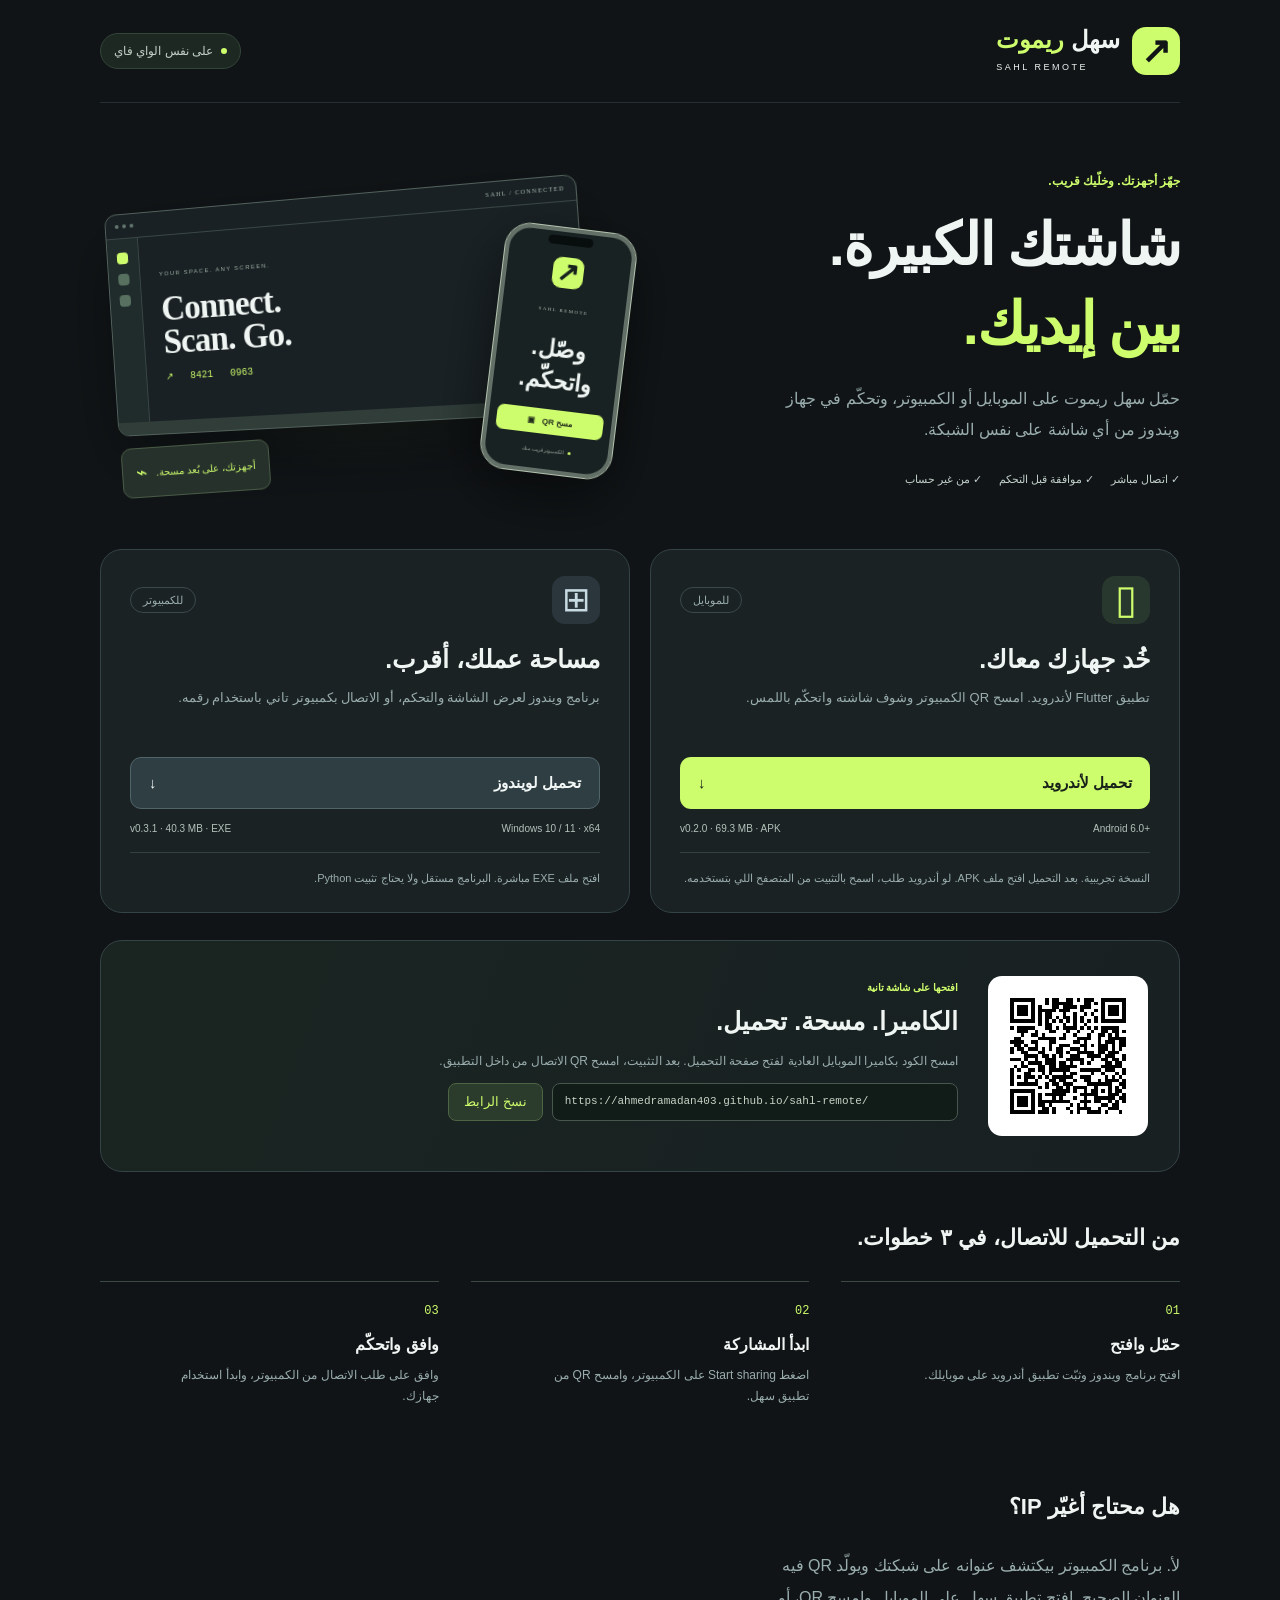
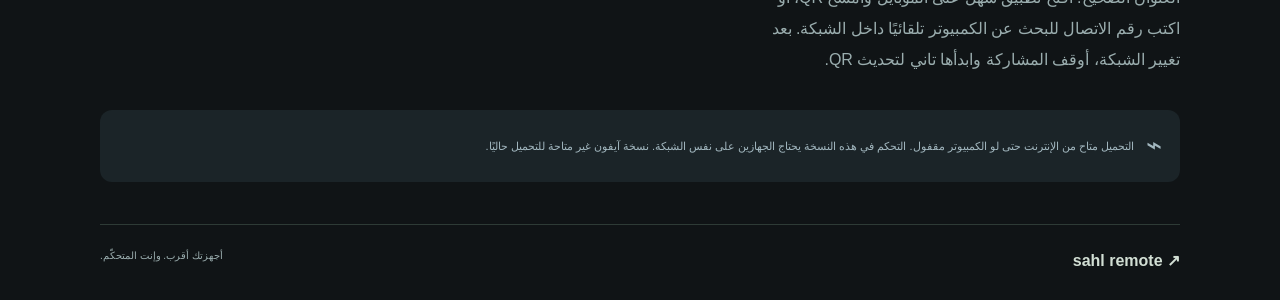
==== docs/index.html @ 765140b1 "Publish Sahl Remote LAN preview and download page" ====
<!doctype html>
<html lang="ar" dir="rtl">
<head>
  <meta charset="utf-8">
  <meta name="viewport" content="width=device-width, initial-scale=1">
  <meta http-equiv="Content-Security-Policy" content="default-src 'none'; img-src 'self'; style-src 'self'; script-src 'self'; connect-src 'self'; base-uri 'none'; form-action 'none'">
  <meta name="theme-color" content="#101416">
  <meta name="description" content="حمّل سهل ريموت لأندرويد وويندوز، ووصّل أجهزتك على نفس شبكة الواي فاي.">
  <title>تحميل سهل ريموت · Sahl Remote</title>
  <link rel="stylesheet" href="./downloads.css">
  <script src="./downloads.js" defer></script>
</head>
<body>
  <div class="shell">
    <header>
      <a class="brand" href="./" aria-label="سهل ريموت"><span class="mark" aria-hidden="true">↗</span><span>سهل <em>ريموت</em><small dir="ltr">SAHL REMOTE</small></span></a>
      <span class="badge"><i></i> على نفس الواي فاي</span>
    </header>
    <main>
      <section class="hero">
        <div class="intro">
          <p class="eyebrow">جهّز أجهزتك. وخلّيك قريب.</p>
          <h1>شاشتك الكبيرة.<br><span>بين إيديك.</span></h1>
          <p class="lead">حمّل سهل ريموت على الموبايل أو الكمبيوتر، وتحكّم في جهاز ويندوز من أي شاشة على نفس الشبكة.</p>
          <div class="features"><span>✓ اتصال مباشر</span><span>✓ موافقة قبل التحكم</span><span>✓ من غير حساب</span></div>
        </div>
        <div class="visual" aria-hidden="true">
          <div class="desktop"><div class="titlebar"><span></span><span></span><span></span><b>SAHL / CONNECTED</b></div><div class="screen"><div class="screen-side"><i></i><i></i><i></i></div><div class="screen-main"><small>YOUR SPACE. ANY SCREEN.</small><strong>Connect.<br>Scan. Go.</strong><div class="screen-code">↗ &nbsp; 8421 &nbsp; 0963</div></div></div></div>
          <div class="phone"><div class="notch"></div><div class="phone-mark">↗</div><small>SAHL REMOTE</small><strong>وصّل.<br>واتحكّم.</strong><div class="phone-button">مسح QR &nbsp; ▣</div><div class="phone-status"><i></i> الكمبيوتر قريب منك</div></div>
          <div class="floating">⌁ <span>أجهزتك، على بُعد مسحة.</span></div>
        </div>
      </section>
      <section class="downloads" aria-label="تحميل التطبيقات">
        <article class="download-card" id="android-card">
          <div class="card-top"><span class="platform-icon" aria-hidden="true">▯</span><span class="tag">للموبايل</span></div>
          <h2>خُد جهازك معاك.</h2><p>تطبيق Flutter لأندرويد. امسح QR الكمبيوتر وشوف شاشته واتحكّم باللمس.</p>
          <a class="download-button primary" id="android-download" aria-disabled="true"><span>تحميل لأندرويد</span><span aria-hidden="true">↓</span></a>
          <div class="file-meta"><span id="android-meta">بنجهّز رابط التحميل…</span><span>Android 6.0+</span></div>
          <p class="install-hint">النسخة تجريبية. بعد التحميل افتح ملف APK. لو أندرويد طلب، اسمح بالتثبيت من المتصفح اللي بتستخدمه.</p>
        </article>
        <article class="download-card" id="windows-card">
          <div class="card-top"><span class="platform-icon windows-icon" aria-hidden="true">⊞</span><span class="tag">للكمبيوتر</span></div>
          <h2>مساحة عملك، أقرب.</h2><p>برنامج ويندوز لعرض الشاشة والتحكم، أو الاتصال بكمبيوتر تاني باستخدام رقمه.</p>
          <a class="download-button secondary" id="windows-download" aria-disabled="true"><span>تحميل لويندوز</span><span aria-hidden="true">↓</span></a>
          <div class="file-meta"><span id="windows-meta">بنجهّز رابط التحميل…</span><span>Windows 10 / 11 · x64</span></div>
          <p class="install-hint">افتح ملف EXE مباشرة. البرنامج مستقل ولا يحتاج تثبيت Python.</p>
        </article>
      </section>
      <p class="load-error" id="load-error" role="alert" hidden>تعذّر تجهيز الروابط. افتح <a href="https://github.com/AhmedRamadan403/sahl-remote/releases/tag/v0.3.1">إصدارات GitHub</a> للتحميل مباشرة.</p>
      <section class="handoff" aria-labelledby="handoff-title">
        <div class="qr-wrap"><img src="./qr.png" width="144" height="144" alt="QR لفتح صفحة التحميل على الموبايل"></div>
        <div class="handoff-copy"><span class="eyebrow">افتحها على شاشة تانية</span><h2 id="handoff-title">الكاميرا. مسحة. تحميل.</h2><p>امسح الكود بكاميرا الموبايل العادية لفتح صفحة التحميل. بعد التثبيت، امسح QR الاتصال من داخل التطبيق.</p><div class="copy-row"><input id="page-address" readonly aria-label="رابط صفحة التحميل" dir="ltr"><button id="copy-address" type="button">نسخ الرابط</button></div><p class="copy-status" id="copy-status" role="status" aria-live="polite"></p></div>
      </section>
      <section class="steps" aria-label="ابدأ في ثلاث خطوات"><h2>من التحميل للاتصال، في ٣ خطوات.</h2><div class="step-grid"><div><span>01</span><h3>حمّل وافتح</h3><p>افتح برنامج ويندوز وثبّت تطبيق أندرويد على موبايلك.</p></div><div><span>02</span><h3>ابدأ المشاركة</h3><p>اضغط Start sharing على الكمبيوتر، وامسح QR من تطبيق سهل.</p></div><div><span>03</span><h3>وافق واتحكّم</h3><p>وافق على طلب الاتصال من الكمبيوتر، وابدأ استخدام جهازك.</p></div></div></section>
      <section class="steps" aria-labelledby="ip-faq"><h2 id="ip-faq">هل محتاج أغيّر IP؟</h2><p class="lead">لأ. برنامج الكمبيوتر بيكتشف عنوانه على شبكتك ويولّد QR فيه العنوان الصحيح. افتح تطبيق سهل على الموبايل وامسح QR، أو اكتب رقم الاتصال للبحث عن الكمبيوتر تلقائيًا داخل الشبكة. بعد تغيير الشبكة، أوقف المشاركة وابدأها تاني لتحديث QR.</p></section>
      <aside class="network-note"><span aria-hidden="true">⌁</span><p>التحميل متاح من الإنترنت حتى لو الكمبيوتر مقفول. التحكم في هذه النسخة يحتاج الجهازين على نفس الشبكة. نسخة آيفون غير متاحة للتحميل حاليًا.</p></aside>
    </main>
    <footer><span dir="ltr">sahl remote ↗</span><span>أجهزتك أقرب. وإنت المتحكّم.</span></footer>
  </div>
</body>
</html>
---- docs/downloads.css ----
:root{color-scheme:dark;--bg:#101416;--card:#1a2224;--edge:#344346;--ink:#eff5f2;--muted:#9aadae;--lime:#cdfc6c}*{box-sizing:border-box}body{margin:0;background:var(--bg);color:var(--ink);font-family:"Segoe UI",Tahoma,Arial,sans-serif;line-height:1.7}button,input,a{-webkit-tap-highlight-color:transparent}a{color:inherit;text-decoration:none}button,a,input{outline-offset:5px}button:focus-visible,a:focus-visible,input:focus-visible{outline:2px solid var(--lime)}.shell{max-width:1152px;margin:auto;padding:0 36px}header{display:flex;align-items:center;justify-content:space-between;padding:27px 0;border-bottom:1px solid #253034}.brand{display:flex;align-items:center;gap:12px;font-size:24px;font-weight:750;line-height:1.1}.brand em{font-style:normal;color:var(--lime)}.brand small{display:block;font:9px/1.8 "Segoe UI",sans-serif;letter-spacing:2.5px;margin-top:5px}.mark{display:grid;place-items:center;width:48px;height:48px;background:var(--lime);border-radius:14px;font:700 36px/1 "Segoe UI";color:var(--bg)}.badge{font-size:12px;color:#c2d0c6;background:#1d2823;border:1px solid #344539;border-radius:24px;padding:7px 13px;display:flex;align-items:center;gap:8px}.badge i,.phone-status i{width:6px;height:6px;border-radius:50%;background:var(--lime)}.hero{display:grid;grid-template-columns:1fr 1fr;gap:30px;align-items:center;padding:62px 0 54px}.eyebrow{font-size:12px;font-weight:650;color:var(--lime);margin:0 0 15px}h1{font-size:58px;line-height:1.35;letter-spacing:-2px;margin:0 0 20px;font-weight:750}h1 span{color:var(--lime)}.lead{font-size:16px;color:var(--muted);max-width:420px;line-height:1.95;margin:0}.features{display:flex;flex-wrap:wrap;gap:17px;margin-top:25px;color:#c1cfc9;font-size:11px}.visual{height:330px;position:relative;direction:ltr;isolation:isolate}.visual:before{content:"";position:absolute;inset:5% 12%;background:radial-gradient(ellipse,#6f914828,transparent 68%);z-index:-1}.desktop{position:absolute;left:0;top:30px;width:91%;height:230px;border:1px solid #52615b;border-radius:12px;background:#192124;box-shadow:0 30px 70px #0005;transform:perspective(900px) rotateY(-8deg) rotateZ(-4deg);overflow:hidden}.desktop:after{content:"";position:absolute;bottom:0;left:0;right:0;height:13px;background:#303d38}.titlebar{display:flex;align-items:center;gap:4px;height:25px;border-bottom:1px solid #3a4645;padding:0 10px}.titlebar span{width:4px;height:4px;border-radius:50%;background:#64786f}.titlebar b{font:6px/1 "Segoe UI";letter-spacing:1.2px;color:#acbdb1;margin-left:auto}.screen{display:flex;height:190px}.screen-side{width:34px;background:#202b2b;border-right:1px solid #3a4645;padding:14px 10px}.screen-side i{display:block;width:12px;height:12px;background:#577060;border-radius:4px;margin-bottom:10px}.screen-side i:first-child{background:var(--lime)}.screen-main{padding:22px 20px}.screen-main small{font-size:6px;letter-spacing:1.5px;color:#a2b4a7}.screen-main strong{display:block;font:700 35px/.98 "Segoe UI";letter-spacing:-1px;color:var(--ink);margin:10px 0}.screen-code{font:10px/1.5 Consolas,monospace;color:var(--lime)}.phone{position:absolute;right:1px;top:63px;width:131px;height:246px;transform:rotate(7deg);background:#192222;border:4px solid #637068;outline:1px solid #b4c2ae;border-radius:25px;box-shadow:0 20px 55px #0008;text-align:center;padding:18px 8px 8px;direction:rtl}.notch{position:absolute;top:4px;left:38px;width:45px;height:9px;background:#080e0e;border-radius:8px}.phone-mark{margin:7px auto 5px;background:var(--lime);color:#18231d;width:31px;height:31px;border-radius:9px;font:700 27px/31px "Segoe UI"}.phone small{font:5px/1.5 "Segoe UI";letter-spacing:1.4px;color:#b5c1b8}.phone strong{display:block;font-size:23px;line-height:1.4;margin:13px 0 12px}.phone-button{background:var(--lime);border-radius:7px;color:#202a1a;font-size:8px;padding:6px 0;font-weight:700}.phone-status{display:flex;justify-content:center;align-items:center;gap:4px;font-size:5px;margin-top:12px;color:#a2b4a7}.phone-status i{width:3px;height:3px}.floating{position:absolute;bottom:1px;left:22px;background:#26312c;border:1px solid #485b45;border-radius:10px;padding:8px 13px;display:flex;align-items:center;gap:9px;color:var(--lime);font-size:19px;transform:rotate(-4deg)}.floating span{font-size:10px;direction:rtl}.downloads{display:grid;grid-template-columns:1fr 1fr;gap:20px}.download-card{padding:26px 29px 24px;border:1px solid var(--edge);border-radius:22px;background:var(--card)}.card-top{display:flex;align-items:center;justify-content:space-between;margin-bottom:17px}.platform-icon{display:grid;place-items:center;font:40px/1 "Segoe UI";width:48px;height:48px;border-radius:13px;background:#29382e;color:var(--lime)}.windows-icon{font-size:34px;background:#2a363b;color:#c8dae2}.tag{color:var(--muted);font-size:11px;border:1px solid #3a484b;border-radius:20px;padding:3px 12px}.download-card h2{font-size:25px;line-height:1.5;margin:0 0 7px}.download-card>p{font-size:13px;color:var(--muted);line-height:1.9;margin:0 0 21px;min-height:50px}.download-button{display:flex;justify-content:space-between;align-items:center;gap:10px;min-height:52px;border-radius:11px;padding:10px 18px;font-size:15px;font-weight:700;transition:background .18s,transform .18s;cursor:pointer}.download-button:hover{transform:translateY(-2px)}.primary{background:var(--lime);color:#172019}.primary:hover{background:#b7e55e}.secondary{background:#2e3e43;color:#f3f8f7;border:1px solid #50646a}.secondary:hover{background:#3d5157}.download-button[aria-disabled=true]{opacity:.45;pointer-events:none;cursor:default}.file-meta{display:flex;justify-content:space-between;gap:10px;font-size:10px;color:#b3c2ba;margin-top:11px;direction:ltr}.download-card .install-hint{font-size:11px;line-height:1.85;min-height:0;margin:15px 0 0;padding-top:15px;border-top:1px solid #344143}.handoff{display:flex;gap:30px;align-items:center;padding:31px;margin-top:27px;border:1px solid var(--edge);border-radius:22px;background:linear-gradient(110deg,#1a2521,#182022)}.qr-wrap{background:white;padding:8px;border-radius:14px;flex-shrink:0;line-height:0}.qr-wrap img{width:144px;height:144px;image-rendering:pixelated}.handoff h2{font-size:25px;margin:1px 0 8px}.handoff p{font-size:12px;color:var(--muted);max-width:580px;margin:0 0 12px}.handoff .eyebrow{font-size:10px}.copy-row{display:flex;gap:9px;max-width:510px}.copy-row input{min-width:0;width:100%;padding:9px 12px;border:1px solid #47574e;border-radius:8px;background:#111b17;color:#c7d4c7;font:11px/1.6 Consolas,monospace}.copy-row button{flex-shrink:0;background:#2c3c2c;border:1px solid #4e6545;border-radius:8px;color:var(--lime);padding:6px 15px;font-family:inherit;cursor:pointer}.handoff .copy-status{font-size:10px;margin:4px 0 0;min-height:15px;color:var(--lime)}.steps{padding:47px 0 35px}.steps>h2{font-size:22px;margin:0 0 25px}.step-grid{display:grid;grid-template-columns:repeat(3,1fr);gap:32px}.step-grid>div{padding-top:13px;border-top:1px solid #3b4944}.step-grid span{font:12px/1.7 Consolas,monospace;color:var(--lime)}.step-grid h3{font-size:16px;margin:9px 0 7px}.step-grid p{font-size:12px;color:var(--muted);margin:0;max-width:260px}.network-note{display:flex;gap:12px;align-items:center;border-radius:12px;background:#1b2428;padding:13px 18px;color:#a2b7bf}.network-note>span{font-size:27px}.network-note p{font-size:11px;line-height:1.9;margin:0}.load-error{color:#ffbea4;background:#382a24;padding:14px;border-radius:10px;font-size:12px}footer{display:flex;justify-content:space-between;margin-top:42px;padding:22px 0 26px;border-top:1px solid #2e3b36;font-size:10px;color:var(--muted)}footer>span:first-child{font-size:16px;font-weight:700;color:#d2dfd4}[hidden]{display:none!important}@media(min-width:1450px){.hero{padding:78px 0 64px}}@media(max-width:760px){.shell{padding:0 22px}header{padding:21px 0}.hero{grid-template-columns:1fr;padding:37px 0 30px;gap:14px}.intro{text-align:center}.eyebrow{font-size:11px;margin-bottom:12px}h1{font-size:44px;letter-spacing:-1.3px;line-height:1.4;margin-bottom:14px}.lead{font-size:14px;max-width:450px;margin:auto}.features{justify-content:center;font-size:10px;gap:13px;margin-top:18px}.visual{width:min(360px,95%);height:300px;margin:auto}.desktop{top:24px}.phone{top:50px;right:0}.floating{left:16px;bottom:1px}.downloads{grid-template-columns:1fr;gap:17px}.download-card{padding:24px}.download-card>p{min-height:0}.handoff{flex-direction:column;padding:26px 21px;gap:19px;text-align:center}.handoff h2{font-size:23px}.handoff .eyebrow{margin-bottom:6px}.handoff p{font-size:12px}.qr-wrap img{width:160px;height:160px}.copy-row{gap:6px}.copy-row input{font-size:10px}.copy-row button{padding:6px 10px;font-size:11px}.steps{padding:37px 0 29px}.steps>h2{font-size:19px}.step-grid{grid-template-columns:1fr;gap:22px}.step-grid>div{position:relative;padding-right:38px}.step-grid span{position:absolute;right:0;top:18px}.step-grid h3{margin:3px 0 4px}.step-grid p{max-width:none}.brand{font-size:21px;gap:9px}.mark{width:41px;height:41px;font-size:31px}.brand small{font-size:7px;letter-spacing:2px}.badge{font-size:9px;padding:6px 9px;gap:5px}.badge i{width:4px;height:4px}.network-note{padding:13px;align-items:flex-start}.network-note p{font-size:10px}footer{margin-top:29px;font-size:9px;gap:13px}footer>span:first-child{font-size:13px}}@media(prefers-reduced-motion:reduce){*{transition:none!important}}
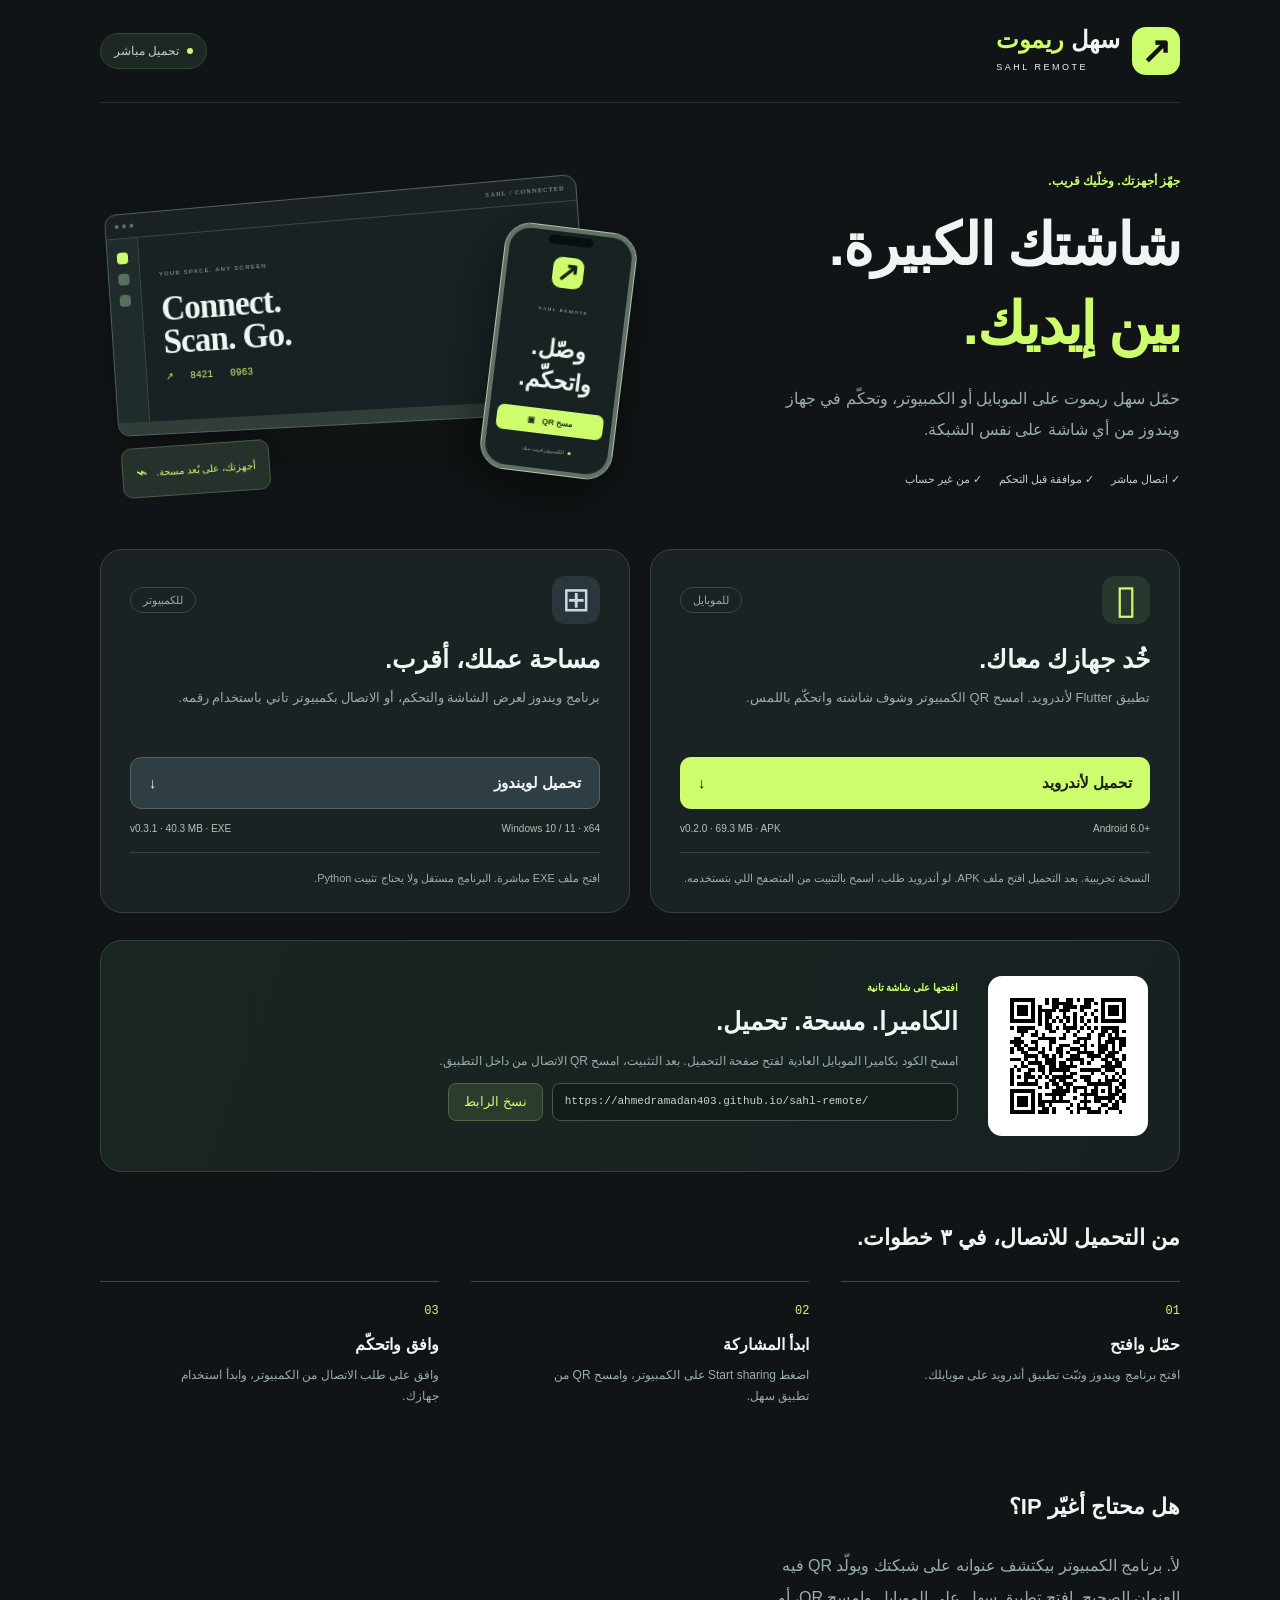
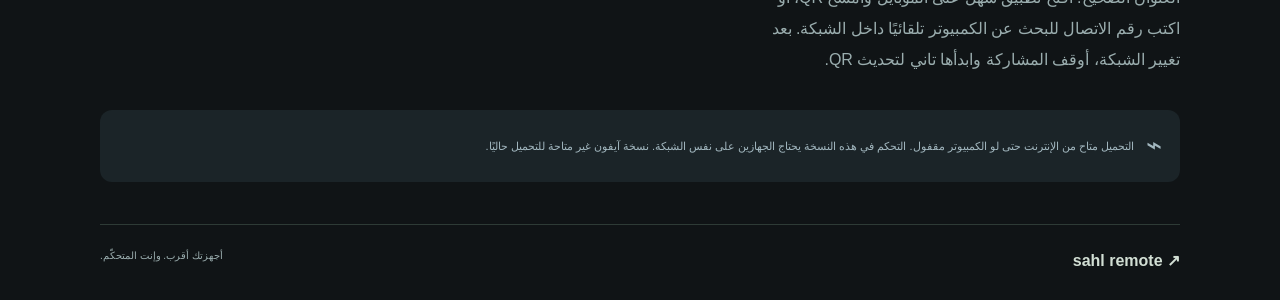
==== commit 82421d79: "Clarify that public downloads are available from any network" ====
--- a/docs/index.html
+++ b/docs/index.html
@@ -14,7 +14,7 @@
   <div class="shell">
     <header>
       <a class="brand" href="./" aria-label="سهل ريموت"><span class="mark" aria-hidden="true">↗</span><span>سهل <em>ريموت</em><small dir="ltr">SAHL REMOTE</small></span></a>
-      <span class="badge"><i></i> على نفس الواي فاي</span>
+      <span class="badge"><i></i> تحميل مباشر</span>
     </header>
     <main>
       <section class="hero">
